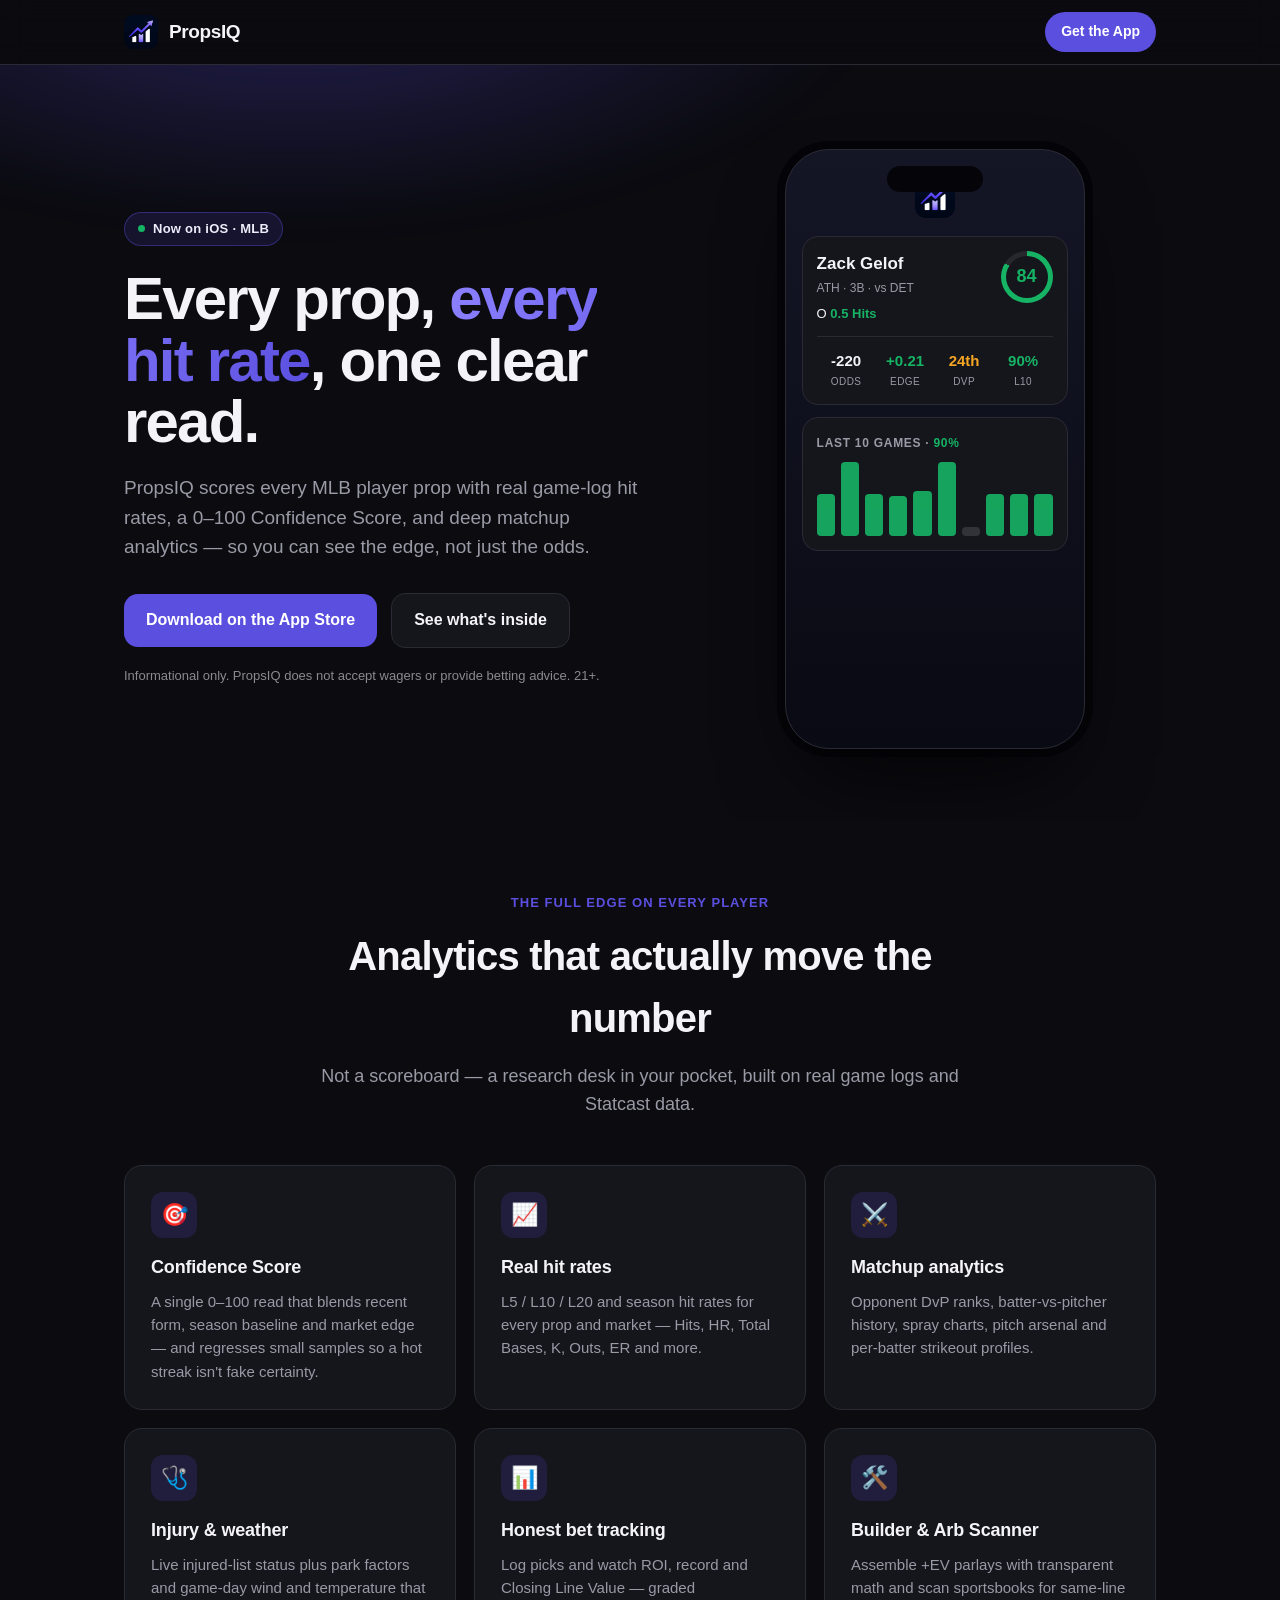
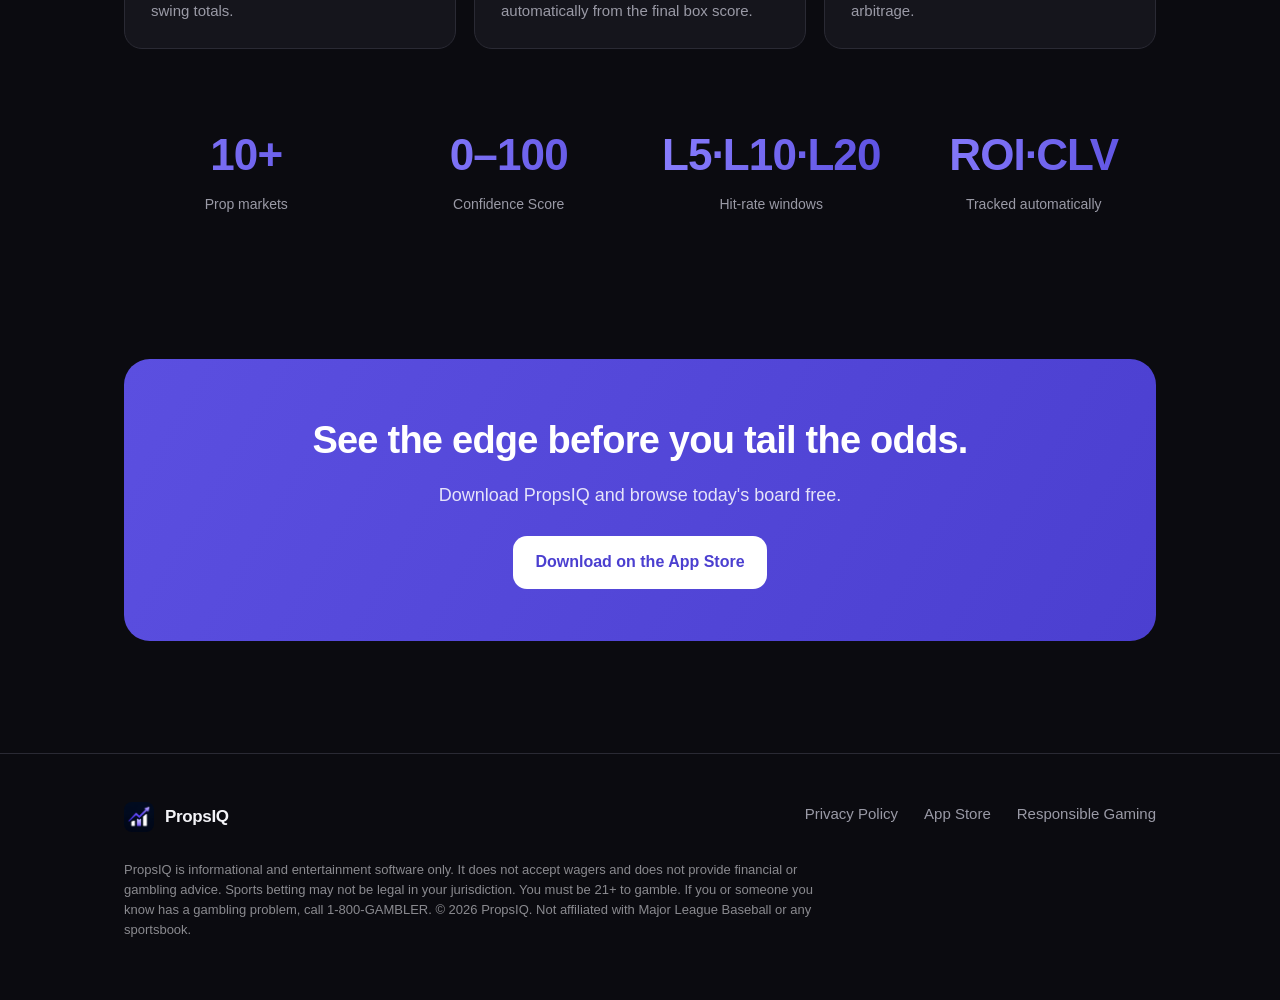
==== index.html @ bb0eaea0 "PropsIQ landing page + privacy policy" ====
<!doctype html>
<html lang="en">
<head>
<meta charset="utf-8">
<meta name="viewport" content="width=device-width, initial-scale=1">
<title>PropsIQ — Smarter MLB Player Props</title>
<meta name="description" content="PropsIQ turns every MLB player prop into a clear read: hit rates, a 0–100 Confidence Score, matchup analytics, and honest bet tracking. Informational only.">
<meta property="og:title" content="PropsIQ — Smarter MLB Player Props">
<meta property="og:description" content="Hit rates, Confidence Scores, and matchup analytics for every MLB player prop.">
<meta property="og:image" content="assets/logo-512.png">
<meta property="og:type" content="website">
<meta name="theme-color" content="#0B0B10">
<link rel="icon" href="assets/logo-512.png">
<link rel="apple-touch-icon" href="assets/logo-512.png">
<link rel="stylesheet" href="style.css">
</head>
<body>

<nav class="nav">
  <div class="wrap">
    <a class="brand" href="./"><img src="assets/logo.png" alt="PropsIQ logo"> PropsIQ</a>
    <a class="nav-cta" href="https://apps.apple.com/app/id6787764725">Get the App</a>
  </div>
</nav>

<header class="hero">
  <div class="wrap">
    <div>
      <span class="eyebrow"><span class="dot"></span> Now on iOS · MLB</span>
      <h1>Every prop, <span class="grad">every hit rate</span>, one clear read.</h1>
      <p class="sub">PropsIQ scores every MLB player prop with real game-log hit rates, a 0–100 Confidence Score, and deep matchup analytics — so you can see the edge, not just the odds.</p>
      <div class="cta-row">
        <a class="btn btn-primary" href="https://apps.apple.com/app/id6787764725"> Download on the App Store</a>
        <a class="btn btn-ghost" href="#features">See what's inside</a>
      </div>
      <p class="legal-note">Informational only. PropsIQ does not accept wagers or provide betting advice. 21+.</p>
    </div>

    <!-- Pure-CSS app preview -->
    <div class="mock" aria-hidden="true">
      <img class="m-logo" src="assets/logo.png" alt="">
      <div class="card">
        <div class="pc-head">
          <div>
            <div class="pc-name">Zack Gelof</div>
            <div class="pc-sub">ATH · 3B · vs DET</div>
            <div class="pc-line">O <b>0.5 Hits</b></div>
          </div>
          <div class="ring"><span>84</span></div>
        </div>
        <div class="metrics">
          <div class="metric"><div class="v">-220</div><div class="l">ODDS</div></div>
          <div class="metric"><div class="v g-green">+0.21</div><div class="l">EDGE</div></div>
          <div class="metric"><div class="v g-amber">24th</div><div class="l">DVP</div></div>
          <div class="metric"><div class="v g-green">90%</div><div class="l">L10</div></div>
        </div>
      </div>
      <div class="card">
        <div class="pc-sub" style="letter-spacing:.06em;font-weight:700">LAST 10 GAMES · <span class="g-green">90%</span></div>
        <div class="bars">
          <i style="height:55%"></i><i style="height:95%"></i><i style="height:55%"></i>
          <i style="height:52%"></i><i style="height:58%"></i><i style="height:95%"></i>
          <i class="miss" style="height:12%"></i><i style="height:55%"></i>
          <i style="height:55%"></i><i style="height:55%"></i>
        </div>
      </div>
    </div>
  </div>
</header>

<section id="features">
  <div class="wrap">
    <div class="section-head">
      <div class="kicker">The full edge on every player</div>
      <h2>Analytics that actually move the number</h2>
      <p>Not a scoreboard — a research desk in your pocket, built on real game logs and Statcast data.</p>
    </div>
    <div class="grid">
      <div class="feature">
        <div class="ic">🎯</div>
        <h3>Confidence Score</h3>
        <p>A single 0–100 read that blends recent form, season baseline and market edge — and regresses small samples so a hot streak isn't fake certainty.</p>
      </div>
      <div class="feature">
        <div class="ic">📈</div>
        <h3>Real hit rates</h3>
        <p>L5 / L10 / L20 and season hit rates for every prop and market — Hits, HR, Total Bases, K, Outs, ER and more.</p>
      </div>
      <div class="feature">
        <div class="ic">⚔️</div>
        <h3>Matchup analytics</h3>
        <p>Opponent DvP ranks, batter-vs-pitcher history, spray charts, pitch arsenal and per-batter strikeout profiles.</p>
      </div>
      <div class="feature">
        <div class="ic">🩺</div>
        <h3>Injury &amp; weather</h3>
        <p>Live injured-list status plus park factors and game-day wind and temperature that swing totals.</p>
      </div>
      <div class="feature">
        <div class="ic">📊</div>
        <h3>Honest bet tracking</h3>
        <p>Log picks and watch ROI, record and Closing Line Value — graded automatically from the final box score.</p>
      </div>
      <div class="feature">
        <div class="ic">🛠️</div>
        <h3>Builder &amp; Arb Scanner</h3>
        <p>Assemble +EV parlays with transparent math and scan sportsbooks for same-line arbitrage.</p>
      </div>
    </div>
  </div>
</section>

<section style="padding-top:0">
  <div class="wrap">
    <div class="stats">
      <div class="stat"><div class="n">10+</div><div class="c">Prop markets</div></div>
      <div class="stat"><div class="n">0–100</div><div class="c">Confidence Score</div></div>
      <div class="stat"><div class="n">L5·L10·L20</div><div class="c">Hit-rate windows</div></div>
      <div class="stat"><div class="n">ROI·CLV</div><div class="c">Tracked automatically</div></div>
    </div>
  </div>
</section>

<section>
  <div class="wrap">
    <div class="band">
      <h2>See the edge before you tail the odds.</h2>
      <p>Download PropsIQ and browse today's board free.</p>
      <a class="btn btn-primary" href="https://apps.apple.com/app/id6787764725">Download on the App Store</a>
    </div>
  </div>
</section>

<footer>
  <div class="wrap">
    <div class="foot">
      <a class="brand" href="./"><img src="assets/logo.png" alt="PropsIQ" style="width:30px;height:30px;border-radius:8px"> PropsIQ</a>
      <div class="foot-links">
        <a href="privacy.html">Privacy Policy</a>
        <a href="https://apps.apple.com/app/id6787764725">App Store</a>
        <a href="https://www.1800gambler.net">Responsible Gaming</a>
      </div>
    </div>
    <p class="disclaimer">PropsIQ is informational and entertainment software only. It does not accept wagers and does not provide financial or gambling advice. Sports betting may not be legal in your jurisdiction. You must be 21+ to gamble. If you or someone you know has a gambling problem, call 1-800-GAMBLER. © 2026 PropsIQ. Not affiliated with Major League Baseball or any sportsbook.</p>
  </div>
</footer>

</body>
</html>
---- style.css ----
/* PropsIQ marketing site — palette mirrors the app's Theme.swift. */
:root{
  --brand:#5B4FE0; --brand-deep:#4B3FD0; --brand-soft:#EEECFB;
  --positive:#16B364; --negative:#F04438; --warning:#F5A623; --neutral:#8A8A8F;
  --bg:#0B0B10; --surface:#15151C; --surface-alt:#1E1E27;
  --text:#F4F4F8; --text-2:#9A9AA6; --divider:#2A2A34;
  --radius:18px; --maxw:1080px;
  --font:-apple-system,BlinkMacSystemFont,"SF Pro Text","Segoe UI",Roboto,Helvetica,Arial,sans-serif;
}
*{box-sizing:border-box;margin:0;padding:0}
html{scroll-behavior:smooth}
body{
  background:var(--bg);color:var(--text);font-family:var(--font);
  line-height:1.55;-webkit-font-smoothing:antialiased;overflow-x:hidden;
}
a{color:inherit;text-decoration:none}
img{max-width:100%;display:block}
.wrap{max-width:var(--maxw);margin:0 auto;padding:0 24px}

/* ---- Nav ---- */
.nav{position:sticky;top:0;z-index:50;backdrop-filter:blur(14px);
  background:rgba(11,11,16,.72);border-bottom:1px solid var(--divider)}
.nav .wrap{display:flex;align-items:center;justify-content:space-between;height:64px}
.brand{display:flex;align-items:center;gap:11px;font-weight:800;font-size:19px;letter-spacing:-.02em}
.brand img{width:34px;height:34px;border-radius:9px}
.nav-cta{font-size:14px;font-weight:700;color:#fff;background:var(--brand);
  padding:9px 16px;border-radius:999px;transition:.15s}
.nav-cta:hover{background:var(--brand-deep)}

/* ---- Hero ---- */
.hero{position:relative;padding:84px 0 72px;overflow:hidden}
.hero::before{content:"";position:absolute;inset:-30% 0 auto -10%;height:620px;
  background:radial-gradient(60% 60% at 30% 20%,rgba(91,79,224,.35),transparent 70%);
  filter:blur(20px);z-index:0;pointer-events:none}
.hero .wrap{position:relative;z-index:1;display:grid;grid-template-columns:1.1fr .9fr;
  gap:48px;align-items:center}
.eyebrow{display:inline-flex;align-items:center;gap:8px;font-size:13px;font-weight:700;
  letter-spacing:.02em;color:var(--brand-soft);background:rgba(91,79,224,.14);
  border:1px solid rgba(91,79,224,.4);padding:6px 13px;border-radius:999px;margin-bottom:22px}
.eyebrow .dot{width:7px;height:7px;border-radius:50%;background:var(--positive)}
h1{font-size:clamp(38px,6vw,60px);line-height:1.03;letter-spacing:-.03em;font-weight:800}
h1 .grad{background:linear-gradient(100deg,#8b80ff,var(--brand));-webkit-background-clip:text;
  background-clip:text;color:transparent}
.sub{margin-top:20px;font-size:19px;color:var(--text-2);max-width:520px}
.cta-row{margin-top:32px;display:flex;gap:14px;flex-wrap:wrap;align-items:center}
.btn{display:inline-flex;align-items:center;gap:10px;font-weight:700;font-size:16px;
  padding:14px 22px;border-radius:14px;transition:.15s}
.btn-primary{color:#fff;background:var(--brand)}
.btn-primary:hover{background:var(--brand-deep);transform:translateY(-1px)}
.btn-ghost{color:var(--text);border:1px solid var(--divider);background:var(--surface)}
.btn-ghost:hover{border-color:var(--brand)}
.legal-note{margin-top:18px;font-size:13px;color:var(--neutral)}

/* ---- Phone mock (pure CSS card) ---- */
.mock{position:relative;justify-self:center;width:300px;height:600px;border-radius:44px;
  background:linear-gradient(180deg,#141626,#090A13);border:1px solid var(--divider);
  box-shadow:0 40px 90px -30px rgba(0,0,0,.8),0 0 0 8px #050509;padding:20px 16px;overflow:hidden}
.mock::after{content:"";position:absolute;top:16px;left:50%;transform:translateX(-50%);
  width:96px;height:26px;background:#050509;border-radius:14px}
.mock .m-logo{width:40px;height:40px;border-radius:11px;margin:8px auto 18px}
.card{background:var(--surface);border:1px solid var(--divider);border-radius:16px;padding:14px;margin-bottom:12px}
.pc-head{display:flex;justify-content:space-between;align-items:flex-start}
.pc-name{font-weight:800;font-size:17px}
.pc-sub{font-size:12px;color:var(--text-2);margin-top:2px}
.pc-line{font-size:13px;margin-top:6px}.pc-line b{color:var(--positive)}
.ring{width:52px;height:52px;border-radius:50%;display:grid;place-items:center;
  background:conic-gradient(var(--positive) 302deg,rgba(255,255,255,.08) 0);position:relative}
.ring::before{content:"";position:absolute;inset:5px;border-radius:50%;background:var(--surface)}
.ring span{position:relative;font-weight:800;font-size:18px;color:var(--positive)}
.metrics{display:flex;justify-content:space-between;margin-top:12px;padding-top:12px;border-top:1px solid var(--divider)}
.metric{text-align:center;flex:1}
.metric .v{font-weight:800;font-size:15px}
.metric .l{font-size:10px;color:var(--text-2);letter-spacing:.04em;margin-top:2px}
.g-green{color:var(--positive)}.g-amber{color:var(--warning)}.g-red{color:var(--negative)}
.bars{display:flex;align-items:flex-end;gap:6px;height:78px;margin-top:6px}
.bars i{flex:1;background:var(--positive);border-radius:4px;opacity:.9}
.bars i.miss{background:rgba(255,255,255,.14)}

/* ---- Section ---- */
section{padding:72px 0}
.section-head{text-align:center;max-width:640px;margin:0 auto 46px}
.section-head h2{font-size:clamp(28px,4vw,40px);letter-spacing:-.02em;font-weight:800}
.section-head p{margin-top:14px;color:var(--text-2);font-size:18px}
.kicker{font-size:13px;font-weight:800;letter-spacing:.08em;text-transform:uppercase;color:var(--brand);margin-bottom:12px}

/* ---- Features grid ---- */
.grid{display:grid;grid-template-columns:repeat(3,1fr);gap:18px}
.feature{background:var(--surface);border:1px solid var(--divider);border-radius:var(--radius);
  padding:26px;transition:.18s}
.feature:hover{border-color:rgba(91,79,224,.6);transform:translateY(-3px)}
.feature .ic{width:46px;height:46px;border-radius:12px;display:grid;place-items:center;
  background:rgba(91,79,224,.16);margin-bottom:16px;font-size:22px}
.feature h3{font-size:18px;font-weight:700;letter-spacing:-.01em}
.feature p{margin-top:8px;color:var(--text-2);font-size:15px}

/* ---- Stat strip ---- */
.stats{display:grid;grid-template-columns:repeat(4,1fr);gap:18px;text-align:center}
.stat .n{font-size:clamp(30px,4vw,44px);font-weight:800;letter-spacing:-.02em;
  background:linear-gradient(100deg,#8b80ff,var(--brand));-webkit-background-clip:text;background-clip:text;color:transparent}
.stat .c{color:var(--text-2);font-size:14px;margin-top:4px}

/* ---- CTA band ---- */
.band{background:linear-gradient(120deg,var(--brand),var(--brand-deep));
  border-radius:26px;padding:52px 40px;text-align:center;position:relative;overflow:hidden}
.band h2{color:#fff;font-size:clamp(26px,4vw,38px);letter-spacing:-.02em;font-weight:800}
.band p{color:rgba(255,255,255,.85);margin-top:12px;font-size:18px}
.band .btn-primary{background:#fff;color:var(--brand-deep);margin-top:26px}
.band .btn-primary:hover{background:#f0f0ff}

/* ---- Footer ---- */
footer{border-top:1px solid var(--divider);padding:48px 0 60px;margin-top:40px}
.foot{display:flex;justify-content:space-between;gap:24px;flex-wrap:wrap;align-items:flex-start}
.foot .brand{font-size:17px}
.foot-links{display:flex;gap:26px;flex-wrap:wrap}
.foot-links a{color:var(--text-2);font-size:15px}.foot-links a:hover{color:var(--text)}
.disclaimer{margin-top:28px;color:var(--neutral);font-size:13px;max-width:720px}

/* ---- Legal / doc page ---- */
.doc{max-width:760px;margin:0 auto;padding:56px 24px 40px}
.doc h1{font-size:clamp(30px,5vw,44px);margin-bottom:6px}
.doc .updated{color:var(--text-2);font-size:14px;margin-bottom:34px}
.doc h2{font-size:22px;margin:34px 0 12px;letter-spacing:-.01em}
.doc p,.doc li{color:#d7d7e0;font-size:16px;margin-bottom:12px}
.doc ul{padding-left:22px;margin-bottom:12px}
.doc li{margin-bottom:8px}
.doc a{color:#a99dff;text-decoration:underline}
.doc .back{display:inline-flex;align-items:center;gap:8px;color:var(--text-2);font-size:15px;margin-bottom:30px}
.doc .back:hover{color:var(--text)}
.doc .callout{background:var(--surface);border:1px solid var(--divider);border-left:3px solid var(--brand);
  border-radius:12px;padding:16px 18px;margin:20px 0;color:var(--text-2);font-size:15px}

@media(max-width:860px){
  .hero .wrap{grid-template-columns:1fr;gap:40px}
  .hero{padding:56px 0 48px}
  .mock{order:-1;transform:scale(.92)}
  .grid{grid-template-columns:1fr}
  .stats{grid-template-columns:repeat(2,1fr);gap:28px}
}
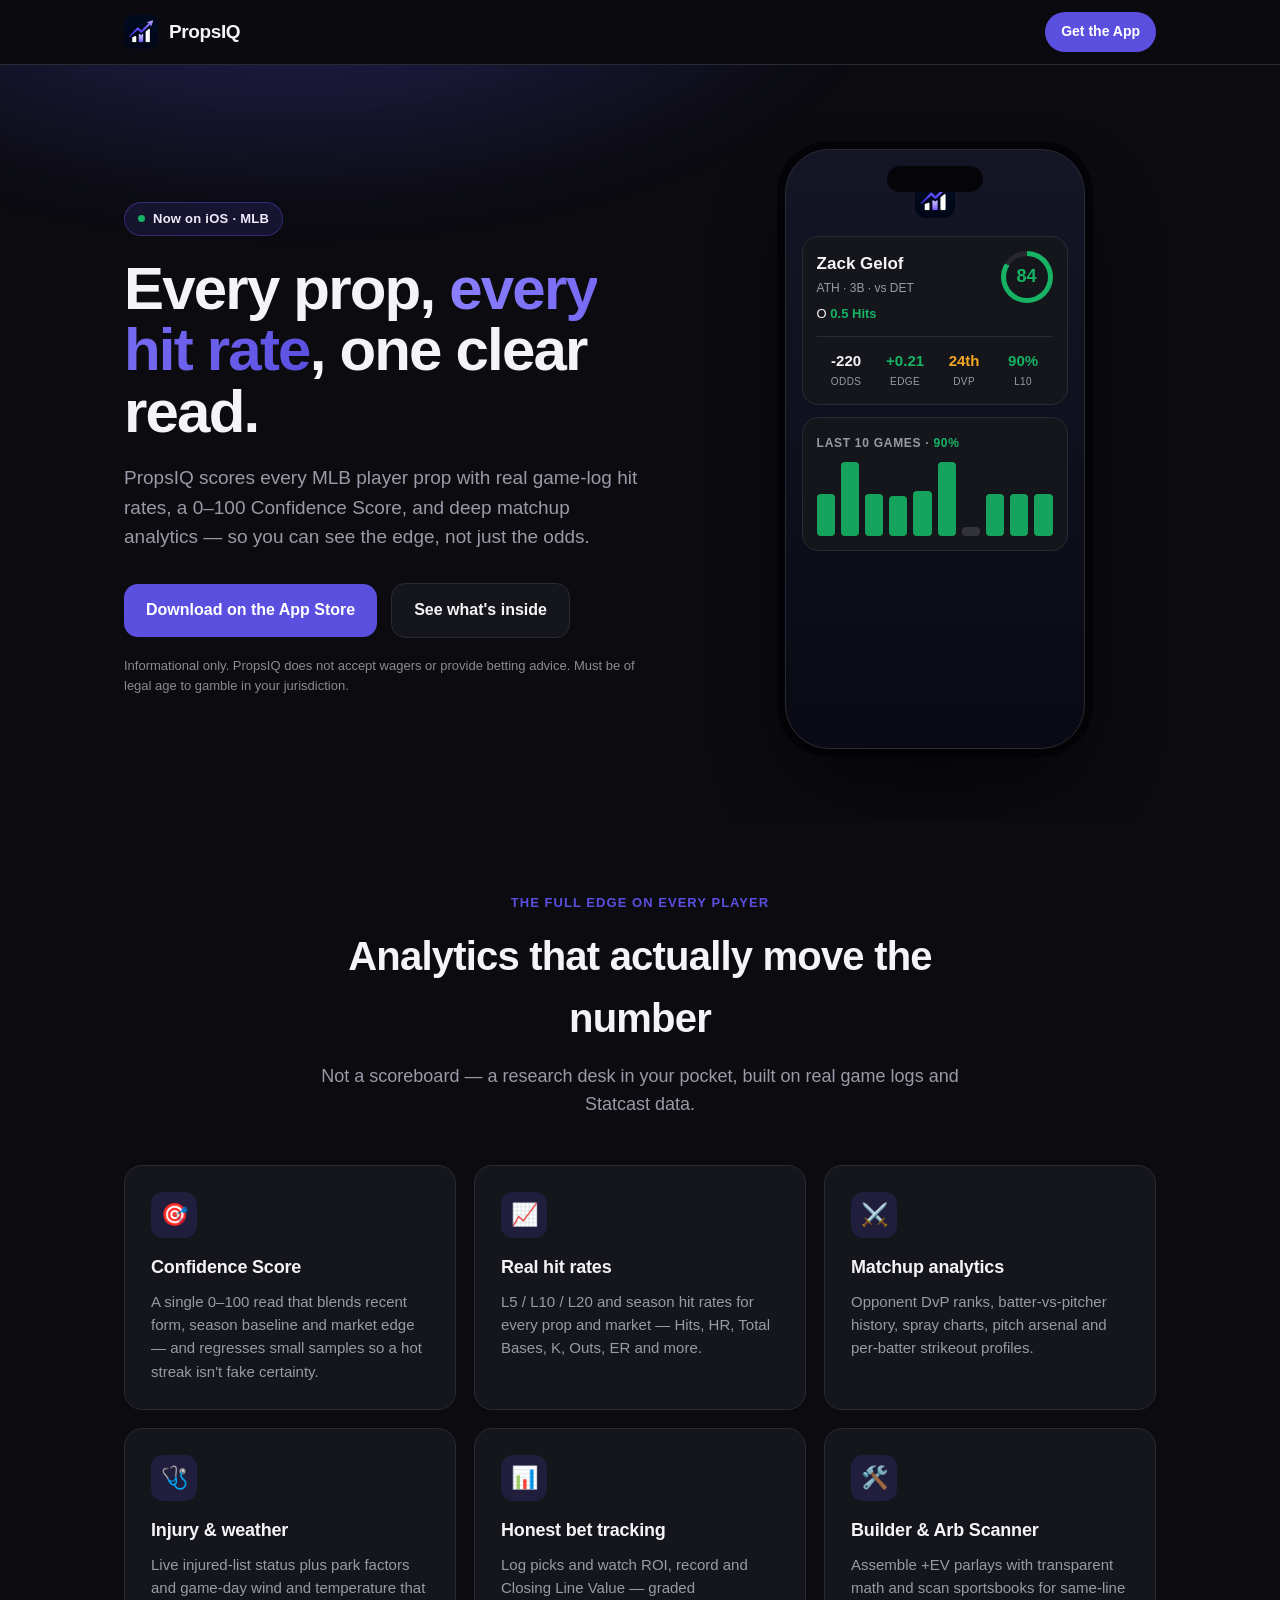
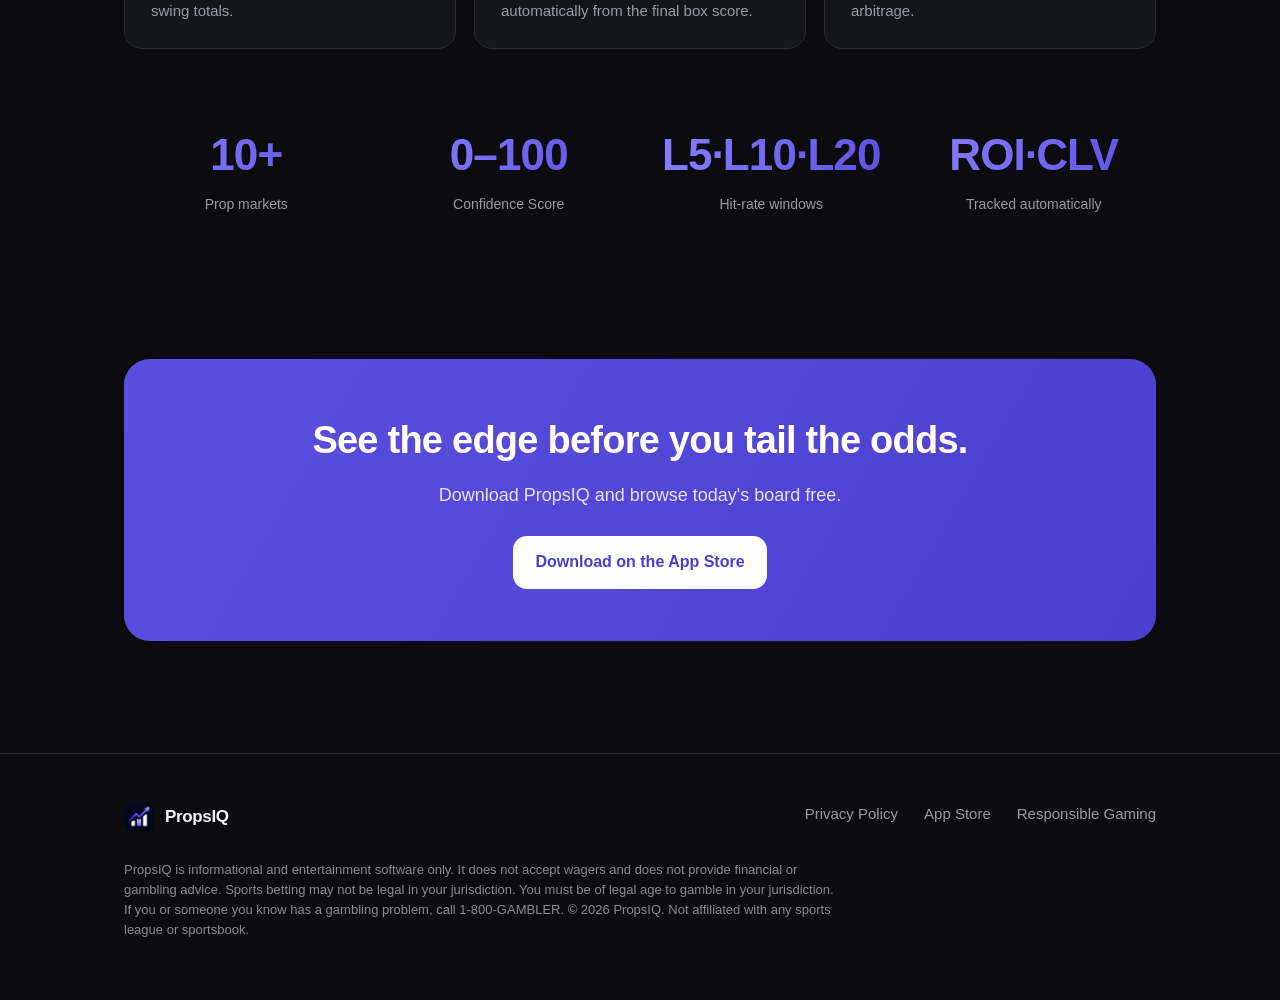
==== commit 1e37eb36: "Make age + affiliation copy jurisdiction-neutral The app ships in multiple jurisdictions where the l" ====
--- a/index.html
+++ b/index.html
@@ -33,7 +33,7 @@
         <a class="btn btn-primary" href="https://apps.apple.com/app/id6787764725"> Download on the App Store</a>
         <a class="btn btn-ghost" href="#features">See what's inside</a>
       </div>
-      <p class="legal-note">Informational only. PropsIQ does not accept wagers or provide betting advice. 21+.</p>
+      <p class="legal-note">Informational only. PropsIQ does not accept wagers or provide betting advice. Must be of legal age to gamble in your jurisdiction.</p>
     </div>
 
     <!-- Pure-CSS app preview -->
@@ -141,7 +141,7 @@
         <a href="https://www.1800gambler.net">Responsible Gaming</a>
       </div>
     </div>
-    <p class="disclaimer">PropsIQ is informational and entertainment software only. It does not accept wagers and does not provide financial or gambling advice. Sports betting may not be legal in your jurisdiction. You must be 21+ to gamble. If you or someone you know has a gambling problem, call 1-800-GAMBLER. © 2026 PropsIQ. Not affiliated with Major League Baseball or any sportsbook.</p>
+    <p class="disclaimer">PropsIQ is informational and entertainment software only. It does not accept wagers and does not provide financial or gambling advice. Sports betting may not be legal in your jurisdiction. You must be of legal age to gamble in your jurisdiction. If you or someone you know has a gambling problem, call 1-800-GAMBLER. © 2026 PropsIQ. Not affiliated with any sports league or sportsbook.</p>
   </div>
 </footer>
 
